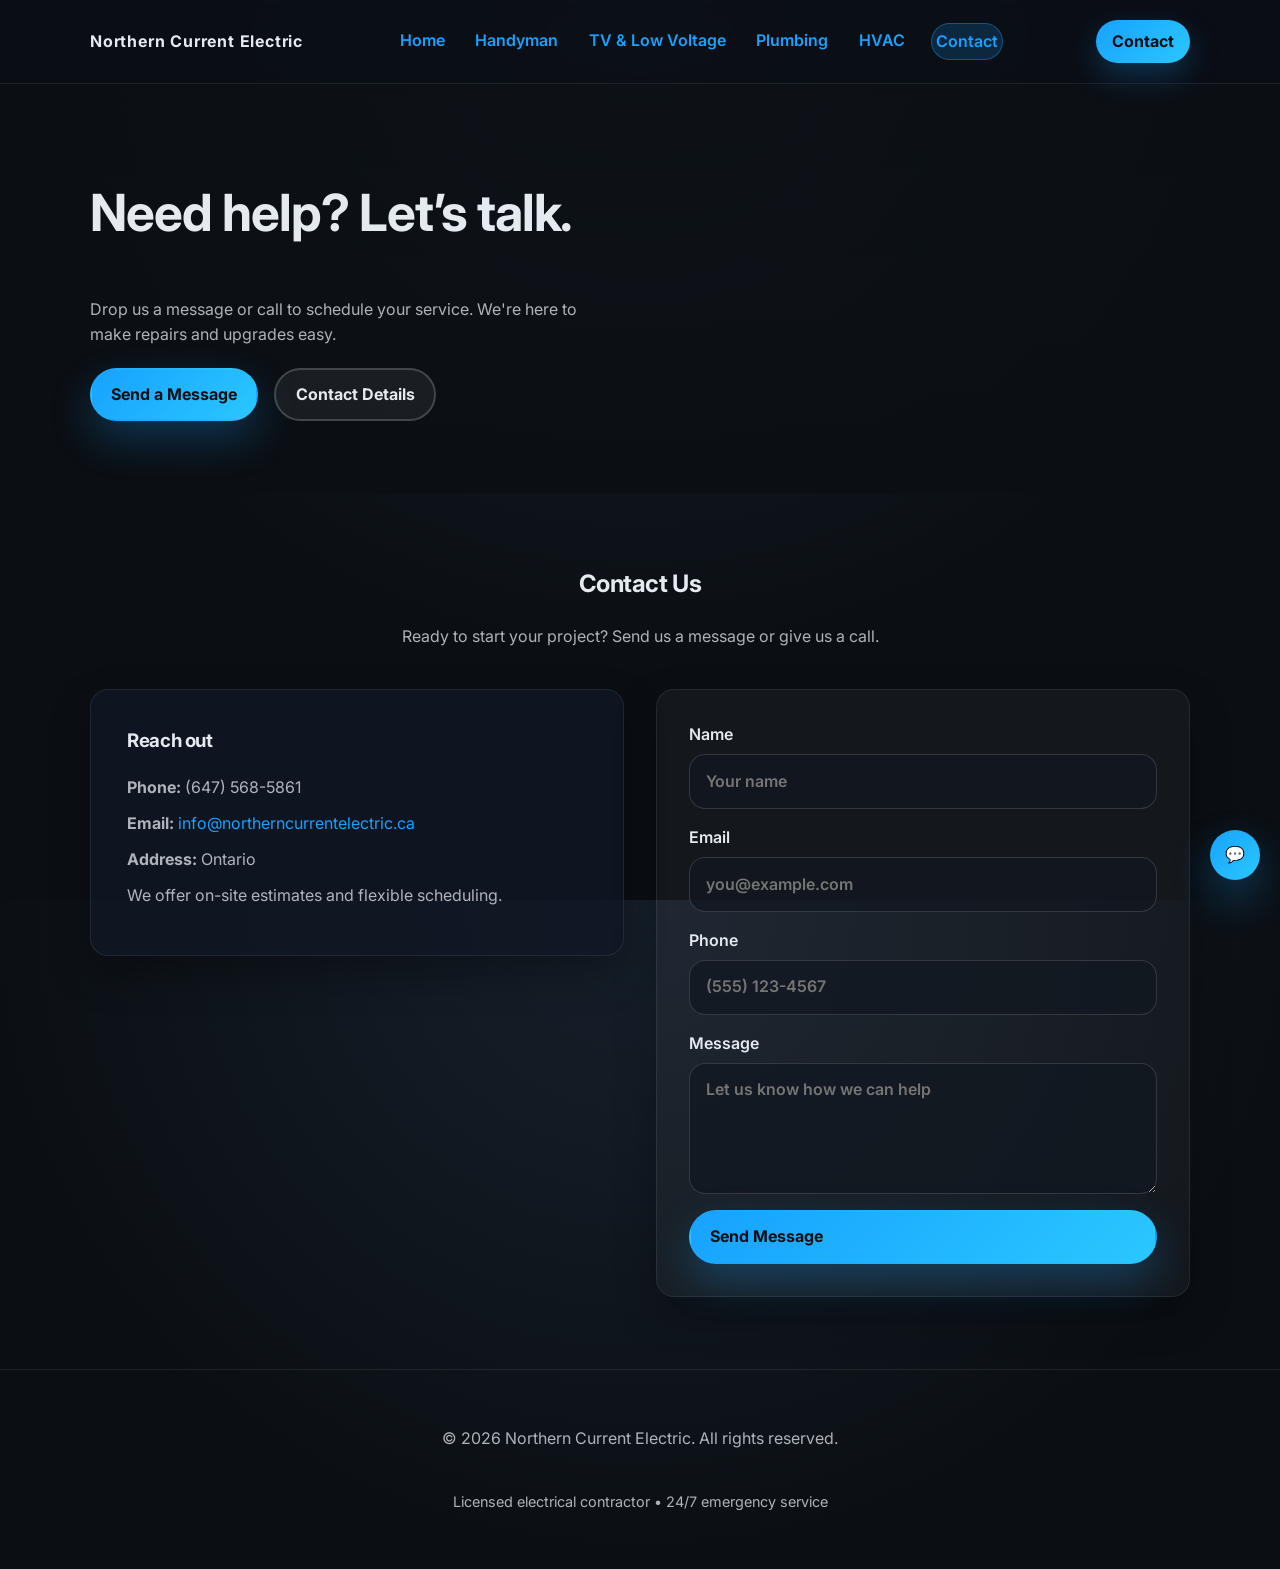
==== contact.html @ 483e5fb2 "Add background imagery and improve visual sections across pages" ====
<!DOCTYPE html>
<html lang="en">
<head>
  <meta charset="UTF-8" />
  <meta name="viewport" content="width=device-width, initial-scale=1.0" />
  <meta name="description" content="Contact Northern Current Electric for quotes and service requests." />
  <title>Contact — Northern Current Electric</title>
  <link rel="stylesheet" href="styles.css" />
  <link rel="preconnect" href="https://fonts.googleapis.com" />
  <link rel="preconnect" href="https://fonts.gstatic.com" crossorigin />
  <link href="https://fonts.googleapis.com/css2?family=Inter:wght@400;600;700&display=swap" rel="stylesheet" />
</head>
<body>
  <header class="site-header">
    <div class="container header-inner">
      <a class="brand" href="index.html">Northern Current Electric</a>
      <nav class="nav" aria-label="Primary">
        <a href="index.html">Home</a>
        <a href="handyman.html">Handyman</a>
        <a href="tv-low-voltage.html">TV &amp; Low Voltage</a>
        <a href="plumbing.html">Plumbing</a>
        <a href="hvac.html">HVAC</a>
        <a href="contact.html" class="active">Contact</a>
      </nav>
      <a class="cta" href="contact.html">Contact</a>
      <button class="mobile-nav-toggle" aria-label="Toggle navigation">
        <span class="hamburger"></span>
      </button>
    </div>
  </header>

  <main>
    <section class="hero hero--contact" aria-label="Contact hero">
      <div class="container hero-inner">
        <div class="hero-copy">
          <h1>Need help? Let’s talk.</h1>
          <p>Drop us a message or call to schedule your service. We're here to make repairs and upgrades easy.</p>
          <div class="hero-actions">
            <a class="btn primary" href="#contact-form">Send a Message</a>
            <a class="btn outline" href="#contact-info">Contact Details</a>
          </div>
        </div>
      </div>
    </section>

    <section class="section contact" aria-label="Get in touch">
      <div class="container">
        <header class="section-header">
          <h1>Contact Us</h1>
          <p>Ready to start your project? Send us a message or give us a call.</p>
        </header>
        <div class="contact-grid">
          <div id="contact-info" class="contact-info">
            <h3>Reach out</h3>
            <p><strong>Phone:</strong> (647) 568-5861</p>
            <p><strong>Email:</strong> <a href="mailto:info@northerncurrentelectric.com">info@northerncurrentelectric.ca</a></p>
            <p><strong>Address:</strong> Ontario</p>
            <p>We offer on-site estimates and flexible scheduling.</p>
          </div>
          <form id="contact-form" class="contact-form" action="#" method="post" onsubmit="alert('Form submitted! (demo)'); return false;">
            <label>
              Name
              <input type="text" name="name" required placeholder="Your name" />
            </label>
            <label>
              Email
              <input type="email" name="email" required placeholder="you@example.com" />
            </label>
            <label>
              Phone
              <input type="tel" name="phone" placeholder="(555) 123-4567" />
            </label>
            <label>
              Message
              <textarea name="message" rows="4" placeholder="Let us know how we can help"></textarea>
            </label>
            <button class="btn primary" type="submit">Send Message</button>
          </form>
        </div>
      </div>
    </section>
  </main>

  <footer class="site-footer">
    <div class="container footer-inner">
      <p>&copy; <span id="year"></span> Northern Current Electric. All rights reserved.</p>
      <p class="footer-meta">Licensed electrical contractor • 24/7 emergency service</p>
    </div>
  </footer>

  <div class="chat-widget" aria-label="AI chat assistant">
    <button class="chat-toggle" aria-label="Open chat"><span class="chat-icon">💬</span></button>
    <div class="chat-panel" aria-hidden="true">
      <header class="chat-header">
        <span>AI Assistant</span>
        <button class="chat-close" aria-label="Close chat">×</button>
      </header>
      <div class="chat-messages" role="log" aria-live="polite"></div>
      <form class="chat-form">
        <input type="text" placeholder="Ask a question..." aria-label="Type a message" required />
        <button type="submit" aria-label="Send message">Send</button>
      </form>
    </div>
  </div>

  <script src="chat.js"></script>
</body>
</html>
---- styles.css ----
/* ---------- Base ---------- */
:root {
  --bg: #0b0f14;
  --surface: #101724;
  --surface-2: #131b28;
  --text: #e5e9f0;
  --muted: rgba(229, 233, 240, 0.75);
  --primary: #17a2ff;
  --primary-2: #2ac7ff;
  --shadow: rgba(0, 0, 0, 0.35);
  --radius: 18px;
  --max-width: 1100px;
  --font: "Inter", system-ui, -apple-system, BlinkMacSystemFont, "Segoe UI", sans-serif;
}

* {
  box-sizing: border-box;
}

html,
body {
  height: 100%;
}

body {
  margin: 0;
  font-family: var(--font);
  background: radial-gradient(circle at top, #16202b 0%, var(--bg) 60%);
  color: var(--text);
  line-height: 1.6;
}

a {
  color: var(--primary);
  text-decoration: none;
}

a:hover {
  opacity: 0.9;
}

img {
  max-width: 100%;
  height: auto;
}

.container {
  width: min(100% - 3rem, var(--max-width));
  margin: 0 auto;
}

h1,
h2,
h3 {
  margin-top: 0;
  letter-spacing: -0.02em;
}

p {
  margin: 1rem 0;
}

button,
input,
textarea {
  font: inherit;
}

/* ---------- Header ---------- */
.site-header {
  position: sticky;
  top: 0;
  z-index: 20;
  background: rgba(10, 14, 20, 0.9);
  backdrop-filter: blur(10px);
  border-bottom: 1px solid rgba(255, 255, 255, 0.08);
}

.header-inner {
  display: flex;
  align-items: center;
  justify-content: space-between;
  padding: 1.25rem 0;
  gap: 1rem;
}

.brand {
  font-weight: 700;
  letter-spacing: 0.05em;
  color: var(--text);
}

.nav {
  display: flex;
  gap: 1.4rem;
}

.nav a {
  padding: 0.3rem 0.25rem;
  border-radius: 999px;
  font-weight: 600;
}

.nav a:hover {
  background: rgba(255, 255, 255, 0.08);
}

.nav a.active {
  background: rgba(23, 162, 255, 0.18);
  border: 1px solid rgba(23, 162, 255, 0.4);
}

.cta {
  display: inline-flex;
  align-items: center;
  gap: 0.4rem;
  padding: 0.55rem 1rem;
  border-radius: 999px;
  font-weight: 700;
  background: linear-gradient(135deg, var(--primary), var(--primary-2));
  color: #0b0f14;
  text-decoration: none;
  box-shadow: 0 12px 30px rgba(23, 162, 255, 0.25);
}

.cta:hover {
  opacity: 0.95;
}

.mobile-nav-toggle {
  display: none;
  border: 0;
  background: transparent;
  cursor: pointer;
  padding: 0.4rem;
  border-radius: 12px;
}

.mobile-nav-toggle:hover {
  background: rgba(255, 255, 255, 0.07);
}

.hamburger,
.hamburger::before,
.hamburger::after {
  content: "";
  display: block;
  width: 22px;
  height: 2px;
  background: var(--text);
  border-radius: 999px;
  transition: transform 0.2s ease, opacity 0.2s ease;
}

.hamburger::before {
  transform: translateY(-6px);
}

.hamburger::after {
  transform: translateY(4px);
}

.mobile-nav-toggle.open .hamburger {
  transform: translateX(-4px);
  background: transparent;
}

.mobile-nav-toggle.open .hamburger::before {
  transform: translate(0, 0) rotate(45deg);
}

.mobile-nav-toggle.open .hamburger::after {
  transform: translate(0, 0) rotate(-45deg);
}

/* ---------- Hero ---------- */
.hero {
  padding: 5.5rem 0 4.5rem;
  position: relative;
  overflow: hidden;
  background: radial-gradient(circle at top, rgba(22, 28, 41, 0.75), rgba(11, 15, 20, 0.95));
  background-size: cover;
  background-position: center;
  background-repeat: no-repeat;
}

.hero::after {
  content: "";
  position: absolute;
  inset: 0;
  background: linear-gradient(180deg, rgba(11, 15, 20, 0.85) 0%, rgba(11, 15, 20, 0.8) 55%, rgba(11, 15, 20, 0.95) 100%);
  pointer-events: none;
}

.hero-inner {
  display: grid;
  grid-template-columns: 1fr 1fr;
  gap: 3rem;
  align-items: center;
  position: relative;
  z-index: 1;
}

.hero--home {
  background-image: url("https://source.unsplash.com/featured/?electrician,tools");
}

.hero--handyman {
  background-image: url("https://source.unsplash.com/featured/?handyman,tools");
}

.hero--tv {
  background-image: url("https://source.unsplash.com/featured/?tv,home");
}

.hero--plumbing {
  background-image: url("https://source.unsplash.com/featured/?plumbing,pipe");
}

.hero--hvac {
  background-image: url("https://source.unsplash.com/featured/?hvac,airconditioning");
}

.hero--contact {
  background-image: url("https://source.unsplash.com/featured/?contact,customer");
}

.hero-copy h1 {
  font-size: clamp(2.1rem, 4vw, 3.25rem);
}

.hero-copy p {
  max-width: 520px;
  color: var(--muted);
}

.hero-actions {
  display: flex;
  gap: 1rem;
  flex-wrap: wrap;
  margin-top: 1.25rem;
}

.btn {
  display: inline-flex;
  align-items: center;
  gap: 0.5rem;
  padding: 0.75rem 1.2rem;
  border-radius: 999px;
  font-weight: 700;
  border: 2px solid transparent;
  cursor: pointer;
  transition: transform 0.15s ease, box-shadow 0.2s ease;
}

.btn:hover {
  transform: translateY(-1px);
}

.btn.primary {
  background: linear-gradient(135deg, var(--primary), var(--primary-2));
  color: #0b0f14;
  box-shadow: 0 18px 40px rgba(23, 162, 255, 0.25);
}

.btn.outline {
  background: rgba(255, 255, 255, 0.06);
  border-color: rgba(255, 255, 255, 0.18);
  color: var(--text);
}

.hero-illustration {
  position: relative;
  display: flex;
  justify-content: center;
  align-items: center;
  height: 360px;
}

.lightning {
  width: 220px;
  height: 260px;
  background: linear-gradient(135deg, rgba(23, 162, 255, 0.9), rgba(142, 255, 252, 0.1));
  border-radius: 40px;
  box-shadow: 0 40px 80px rgba(23, 162, 255, 0.3);
  position: relative;
  overflow: hidden;
}

.lightning::after {
  content: "";
  position: absolute;
  inset: 12px;
  background: radial-gradient(circle at 30% 20%, rgba(255, 255, 255, 0.62), transparent 65%);
  opacity: 0.9;
}

/* ---------- Sections ---------- */
.section {
  padding: 4.5rem 0;
}

.section-header {
  max-width: 700px;
  margin: 0 auto 2.5rem;
  text-align: center;
}

.section-header h2 {
  font-size: clamp(1.9rem, 3.2vw, 2.6rem);
}

.section-header p {
  color: var(--muted);
}

.cards {
  display: grid;
  grid-template-columns: repeat(auto-fit, minmax(240px, 1fr));
  gap: 1.5rem;
}

.card {
  position: relative;
  padding: 1.75rem;
  border-radius: var(--radius);
  background: rgba(255, 255, 255, 0.04);
  border: 1px solid rgba(255, 255, 255, 0.08);
  box-shadow: 0 12px 30px rgba(0, 0, 0, 0.25);
  overflow: hidden;
}

.card::before {
  content: "";
  position: absolute;
  inset: 0;
  background-size: cover;
  background-position: center;
  opacity: 0.22;
  filter: blur(1px);
  transition: opacity 0.2s ease;
}

.card:hover::before {
  opacity: 0.35;
}

.card h3 {
  margin-top: 0;
  font-size: 1.4rem;
  position: relative;
  z-index: 1;
}

.card p {
  color: var(--muted);
  margin: 0.85rem 0 0;
  position: relative;
  z-index: 1;
}

.card--residential::before {
  background-image: url("https://source.unsplash.com/featured/?home,electric");
}

.card--commercial::before {
  background-image: url("https://source.unsplash.com/featured/?commercial,building");
}

.card--emergency::before {
  background-image: url("https://source.unsplash.com/featured/?lightning,repair");
}

.card--energy::before {
  background-image: url("https://source.unsplash.com/featured/?energy,solar");
}

.card--handyman::before {
  background-image: url("https://source.unsplash.com/featured/?handyman,tools");
}

.card--carpentry::before {
  background-image: url("https://source.unsplash.com/featured/?carpentry,tools");
}

.card--drywall::before {
  background-image: url("https://source.unsplash.com/featured/?drywall,repair");
}

.card--safety::before {
  background-image: url("https://source.unsplash.com/featured/?safety,inspection");
}

.card--tv::before {
  background-image: url("https://source.unsplash.com/featured/?tv,mounting");
}

.card--wiring::before {
  background-image: url("https://source.unsplash.com/featured/?wiring,cables");
}

.card--security::before {
  background-image: url("https://source.unsplash.com/featured/?security,cameras");
}

.card--wifi::before {
  background-image: url("https://source.unsplash.com/featured/?wifi,router");
}

.card--leak::before {
  background-image: url("https://source.unsplash.com/featured/?leak,plumbing");
}

.card--fixtures::before {
  background-image: url("https://source.unsplash.com/featured/?fixtures,plumbing");
}

.card--waterheater::before {
  background-image: url("https://source.unsplash.com/featured/?waterheater");
}

.card--drains::before {
  background-image: url("https://source.unsplash.com/featured/?drain,clog");
}

.card--ac::before {
  background-image: url("https://source.unsplash.com/featured/?airconditioner");
}

.card--heating::before {
  background-image: url("https://source.unsplash.com/featured/?furnace,heating");
}

.card--iaq::before {
  background-image: url("https://source.unsplash.com/featured/?airquality");
}

.card--maintenance::before {
  background-image: url("https://source.unsplash.com/featured/?maintenance");
}

/* ---------- About ---------- */
.about-grid {
  display: grid;
  grid-template-columns: 1fr 1fr;
  gap: 2.5rem;
  align-items: center;
}

.about-copy ul {
  list-style: none;
  padding: 0;
  margin: 1.75rem 0 0;
  display: grid;
  gap: 0.8rem;
}

.benefits li {
  display: flex;
  gap: 0.75rem;
  align-items: flex-start;
  line-height: 1.45;
}

.benefits li::before {
  content: "✓";
  color: var(--primary);
  font-weight: 700;
  margin-top: 0.15rem;
}

.about-visual .visual-box {
  width: 100%;
  height: 280px;
  border-radius: var(--radius);
  background: linear-gradient(to bottom right, rgba(23, 162, 255, 0.4), rgba(53, 95, 170, 0.35));
  border: 1px solid rgba(255, 255, 255, 0.1);
  position: relative;
  box-shadow: 0 18px 40px rgba(0, 0, 0, 0.3);
}

.bolt {
  position: absolute;
  left: 50%;
  top: 50%;
  width: 28px;
  height: 120px;
  background: linear-gradient(180deg, rgba(255, 255, 255, 0.95), rgba(23, 162, 255, 0.6));
  clip-path: polygon(50% 0%, 40% 36%, 60% 36%, 45% 62%, 55% 62%, 40% 100%, 60% 100%);
  transform: translate(-50%, -50%);
  filter: drop-shadow(0 0 20px rgba(23, 162, 255, 0.45));
}

/* ---------- Contact ---------- */
.contact-grid {
  display: grid;
  grid-template-columns: 1fr 1fr;
  gap: 2rem;
  align-items: start;
}

.contact-info {
  padding: 2.25rem;
  border-radius: var(--radius);
  background: rgba(16, 23, 36, 0.75);
  border: 1px solid rgba(255, 255, 255, 0.08);
  box-shadow: 0 18px 40px rgba(0, 0, 0, 0.3);
}

.contact-info h3 {
  margin-top: 0;
}

.contact-info p {
  margin: 0.65rem 0;
  color: var(--muted);
}

.contact-form {
  display: grid;
  gap: 1rem;
  padding: 2rem;
  border-radius: var(--radius);
  background: rgba(255, 255, 255, 0.04);
  border: 1px solid rgba(255, 255, 255, 0.08);
  box-shadow: 0 18px 40px rgba(0, 0, 0, 0.25);
}

.contact-form label {
  display: grid;
  gap: 0.4rem;
  font-weight: 600;
}

.contact-form input,
.contact-form textarea {
  padding: 0.85rem 1rem;
  border-radius: 16px;
  border: 1px solid rgba(255, 255, 255, 0.14);
  background: rgba(18, 24, 33, 0.8);
  color: var(--text);
}

.contact-form input:focus,
.contact-form textarea:focus {
  outline: 2px solid rgba(23, 162, 255, 0.65);
  outline-offset: 2px;
}

/* ---------- Footer ---------- */
.site-footer {
  padding: 2.5rem 0;
  border-top: 1px solid rgba(255, 255, 255, 0.08);
}

.footer-inner {
  display: flex;
  flex-direction: column;
  align-items: center;
  gap: 0.4rem;
  color: var(--muted);
  text-align: center;
}

.footer-meta {
  font-size: 0.9rem;
}

/* ---------- Responsive ---------- */
@media (max-width: 900px) {
  .hero-inner {
    grid-template-columns: 1fr;
    text-align: center;
  }

  .hero-illustration {
    height: 220px;
  }

  .about-grid {
    grid-template-columns: 1fr;
  }

  .contact-grid {
    grid-template-columns: 1fr;
  }
}

@media (max-width: 720px) {
  .nav {
    position: absolute;
    top: 100%;
    left: 0;
    right: 0;
    background: rgba(10, 14, 20, 0.95);
    flex-direction: column;
    gap: 0;
    padding: 1rem 1.5rem;
    max-height: 0;
    overflow: hidden;
    transition: max-height 0.25s ease;
  }

  .nav.open {
    max-height: 280px;
  }

  .nav a {
    padding: 0.65rem 0;
    border-radius: 0;
  }

  .mobile-nav-toggle {
    display: inline-flex;
  }

  .header-inner {
    padding: 1rem 0;
  }
}

/* ---------- Chat Widget ---------- */
.chat-widget {
  position: fixed;
  bottom: 1.25rem;
  right: 1.25rem;
  z-index: 50;
  font-family: var(--font);
}

.chat-toggle {
  width: 50px;
  height: 50px;
  border-radius: 50%;
  border: none;
  background: linear-gradient(135deg, var(--primary), var(--primary-2));
  box-shadow: 0 18px 40px rgba(23, 162, 255, 0.3);
  display: grid;
  place-items: center;
  cursor: pointer;
  color: #0b0f14;
  transition: transform 0.2s ease, opacity 0.2s ease;
}

.chat-toggle:hover {
  transform: translateY(-2px);
  opacity: 0.95;
}

.chat-panel {
  position: absolute;
  bottom: 70px;
  right: 0;
  width: min(340px, calc(100vw - 2rem));
  max-height: 460px;
  border-radius: 18px;
  overflow: hidden;
  background: rgba(16, 23, 36, 0.95);
  border: 1px solid rgba(255, 255, 255, 0.12);
  box-shadow: 0 28px 60px rgba(0, 0, 0, 0.35);
  display: none;
  flex-direction: column;
}

.chat-panel[aria-hidden="false"] {
  display: flex;
}

.chat-header {
  display: flex;
  align-items: center;
  justify-content: space-between;
  padding: 0.9rem 1rem;
  border-bottom: 1px solid rgba(255, 255, 255, 0.12);
  background: rgba(12, 18, 28, 0.92);
  font-weight: 700;
}

.chat-messages {
  flex: 1;
  padding: 1rem;
  overflow-y: auto;
  display: grid;
  gap: 0.55rem;
}

.chat-message {
  max-width: 85%;
  padding: 0.65rem 0.85rem;
  border-radius: 16px;
  line-height: 1.4;
}

.chat-message.user {
  justify-self: end;
  background: rgba(23, 162, 255, 0.18);
  color: var(--text);
}

.chat-message.ai {
  justify-self: start;
  background: rgba(255, 255, 255, 0.08);
  color: var(--text);
}

.chat-message.typing {
  opacity: 0.65;
  font-style: italic;
}

.chat-form {
  display: flex;
  gap: 0.55rem;
  padding: 0.8rem 0.9rem;
  border-top: 1px solid rgba(255, 255, 255, 0.12);
  background: rgba(12, 18, 28, 0.92);
}

.chat-form input {
  flex: 1;
  border-radius: 999px;
  border: 1px solid rgba(255, 255, 255, 0.14);
  padding: 0.6rem 0.9rem;
  background: rgba(0, 0, 0, 0.35);
  color: var(--text);
  outline: none;
}

.chat-form input:focus {
  outline: 2px solid rgba(23, 162, 255, 0.65);
}

.chat-form button {
  border-radius: 999px;
  border: none;
  padding: 0.65rem 1rem;
  background: linear-gradient(135deg, var(--primary), var(--primary-2));
  color: #0b0f14;
  font-weight: 700;
  cursor: pointer;
}

@media (max-width: 640px) {
  .chat-widget {
    bottom: 1rem;
    right: 1rem;
  }

  .chat-panel {
    width: min(100vw - 2rem, 340px);
  }
}
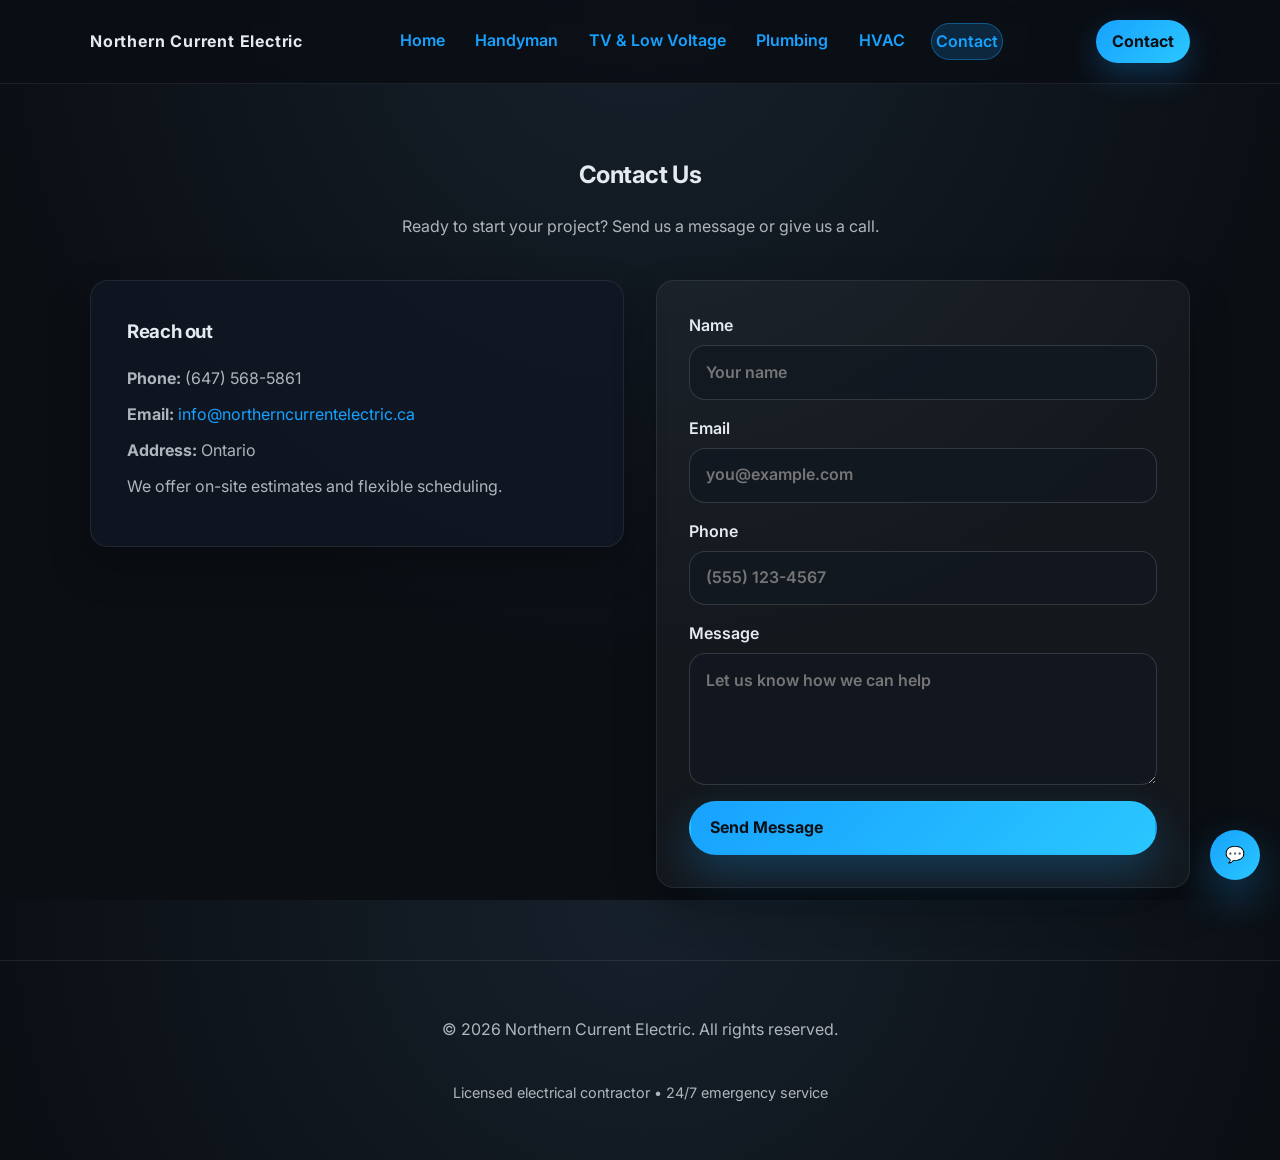
==== commit 2e6ccdf9: "Update hero backgrounds to use local image assets and add hero sections to pages" ====
--- a/contact.html
+++ b/contact.html
@@ -30,19 +30,6 @@
   </header>
 
   <main>
-    <section class="hero hero--contact" aria-label="Contact hero">
-      <div class="container hero-inner">
-        <div class="hero-copy">
-          <h1>Need help? Let’s talk.</h1>
-          <p>Drop us a message or call to schedule your service. We're here to make repairs and upgrades easy.</p>
-          <div class="hero-actions">
-            <a class="btn primary" href="#contact-form">Send a Message</a>
-            <a class="btn outline" href="#contact-info">Contact Details</a>
-          </div>
-        </div>
-      </div>
-    </section>
-
     <section class="section contact" aria-label="Get in touch">
       <div class="container">
         <header class="section-header">
@@ -50,14 +37,14 @@
           <p>Ready to start your project? Send us a message or give us a call.</p>
         </header>
         <div class="contact-grid">
-          <div id="contact-info" class="contact-info">
+          <div class="contact-info">
             <h3>Reach out</h3>
             <p><strong>Phone:</strong> (647) 568-5861</p>
             <p><strong>Email:</strong> <a href="mailto:info@northerncurrentelectric.com">info@northerncurrentelectric.ca</a></p>
             <p><strong>Address:</strong> Ontario</p>
             <p>We offer on-site estimates and flexible scheduling.</p>
           </div>
-          <form id="contact-form" class="contact-form" action="#" method="post" onsubmit="alert('Form submitted! (demo)'); return false;">
+          <form class="contact-form" action="#" method="post" onsubmit="alert('Form submitted! (demo)'); return false;">
             <label>
               Name
               <input type="text" name="name" required placeholder="Your name" />
--- a/styles.css
+++ b/styles.css
@@ -178,51 +178,52 @@
   padding: 5.5rem 0 4.5rem;
   position: relative;
   overflow: hidden;
-  background: radial-gradient(circle at top, rgba(22, 28, 41, 0.75), rgba(11, 15, 20, 0.95));
   background-size: cover;
   background-position: center;
   background-repeat: no-repeat;
+  background-color: rgba(11, 15, 20, 0.95);
 }
 
 .hero::after {
   content: "";
   position: absolute;
   inset: 0;
-  background: linear-gradient(180deg, rgba(11, 15, 20, 0.85) 0%, rgba(11, 15, 20, 0.8) 55%, rgba(11, 15, 20, 0.95) 100%);
+  background: linear-gradient(180deg, rgba(11, 15, 20, 0.75) 0%, rgba(11, 15, 20, 0.95) 100%);
   pointer-events: none;
 }
+
+/* Background images (place real photos in `assets/` in the repo to make these backgrounds realistic). */
+.hero.hero--home {
+  background-image: url("assets/electrician.jpg");
+}
+
+.hero.hero--handyman {
+  background-image: url("assets/handyman.jpg");
+}
+
+.hero.hero--tv {
+  background-image: url("assets/tv.jpg");
+}
+
+.hero.hero--plumbing {
+  background-image: url("assets/plumbing.jpg");
+}
+
+.hero.hero--hvac {
+  background-image: url("assets/hvac.jpg");
+}
+
+.hero.hero--contact {
+  background-image: url("assets/contact.jpg");
+}
+
+/* If the local image does not exist, these styles fall back to a solid gradient (set on .hero). */
 
 .hero-inner {
   display: grid;
   grid-template-columns: 1fr 1fr;
   gap: 3rem;
   align-items: center;
-  position: relative;
-  z-index: 1;
-}
-
-.hero--home {
-  background-image: url("https://source.unsplash.com/featured/?electrician,tools");
-}
-
-.hero--handyman {
-  background-image: url("https://source.unsplash.com/featured/?handyman,tools");
-}
-
-.hero--tv {
-  background-image: url("https://source.unsplash.com/featured/?tv,home");
-}
-
-.hero--plumbing {
-  background-image: url("https://source.unsplash.com/featured/?plumbing,pipe");
-}
-
-.hero--hvac {
-  background-image: url("https://source.unsplash.com/featured/?hvac,airconditioning");
-}
-
-.hero--contact {
-  background-image: url("https://source.unsplash.com/featured/?contact,customer");
 }
 
 .hero-copy h1 {
@@ -321,122 +322,21 @@
 }
 
 .card {
-  position: relative;
   padding: 1.75rem;
   border-radius: var(--radius);
   background: rgba(255, 255, 255, 0.04);
   border: 1px solid rgba(255, 255, 255, 0.08);
   box-shadow: 0 12px 30px rgba(0, 0, 0, 0.25);
-  overflow: hidden;
-}
-
-.card::before {
-  content: "";
-  position: absolute;
-  inset: 0;
-  background-size: cover;
-  background-position: center;
-  opacity: 0.22;
-  filter: blur(1px);
-  transition: opacity 0.2s ease;
-}
-
-.card:hover::before {
-  opacity: 0.35;
 }
 
 .card h3 {
   margin-top: 0;
   font-size: 1.4rem;
-  position: relative;
-  z-index: 1;
 }
 
 .card p {
   color: var(--muted);
   margin: 0.85rem 0 0;
-  position: relative;
-  z-index: 1;
-}
-
-.card--residential::before {
-  background-image: url("https://source.unsplash.com/featured/?home,electric");
-}
-
-.card--commercial::before {
-  background-image: url("https://source.unsplash.com/featured/?commercial,building");
-}
-
-.card--emergency::before {
-  background-image: url("https://source.unsplash.com/featured/?lightning,repair");
-}
-
-.card--energy::before {
-  background-image: url("https://source.unsplash.com/featured/?energy,solar");
-}
-
-.card--handyman::before {
-  background-image: url("https://source.unsplash.com/featured/?handyman,tools");
-}
-
-.card--carpentry::before {
-  background-image: url("https://source.unsplash.com/featured/?carpentry,tools");
-}
-
-.card--drywall::before {
-  background-image: url("https://source.unsplash.com/featured/?drywall,repair");
-}
-
-.card--safety::before {
-  background-image: url("https://source.unsplash.com/featured/?safety,inspection");
-}
-
-.card--tv::before {
-  background-image: url("https://source.unsplash.com/featured/?tv,mounting");
-}
-
-.card--wiring::before {
-  background-image: url("https://source.unsplash.com/featured/?wiring,cables");
-}
-
-.card--security::before {
-  background-image: url("https://source.unsplash.com/featured/?security,cameras");
-}
-
-.card--wifi::before {
-  background-image: url("https://source.unsplash.com/featured/?wifi,router");
-}
-
-.card--leak::before {
-  background-image: url("https://source.unsplash.com/featured/?leak,plumbing");
-}
-
-.card--fixtures::before {
-  background-image: url("https://source.unsplash.com/featured/?fixtures,plumbing");
-}
-
-.card--waterheater::before {
-  background-image: url("https://source.unsplash.com/featured/?waterheater");
-}
-
-.card--drains::before {
-  background-image: url("https://source.unsplash.com/featured/?drain,clog");
-}
-
-.card--ac::before {
-  background-image: url("https://source.unsplash.com/featured/?airconditioner");
-}
-
-.card--heating::before {
-  background-image: url("https://source.unsplash.com/featured/?furnace,heating");
-}
-
-.card--iaq::before {
-  background-image: url("https://source.unsplash.com/featured/?airquality");
-}
-
-.card--maintenance::before {
-  background-image: url("https://source.unsplash.com/featured/?maintenance");
 }
 
 /* ---------- About ---------- */
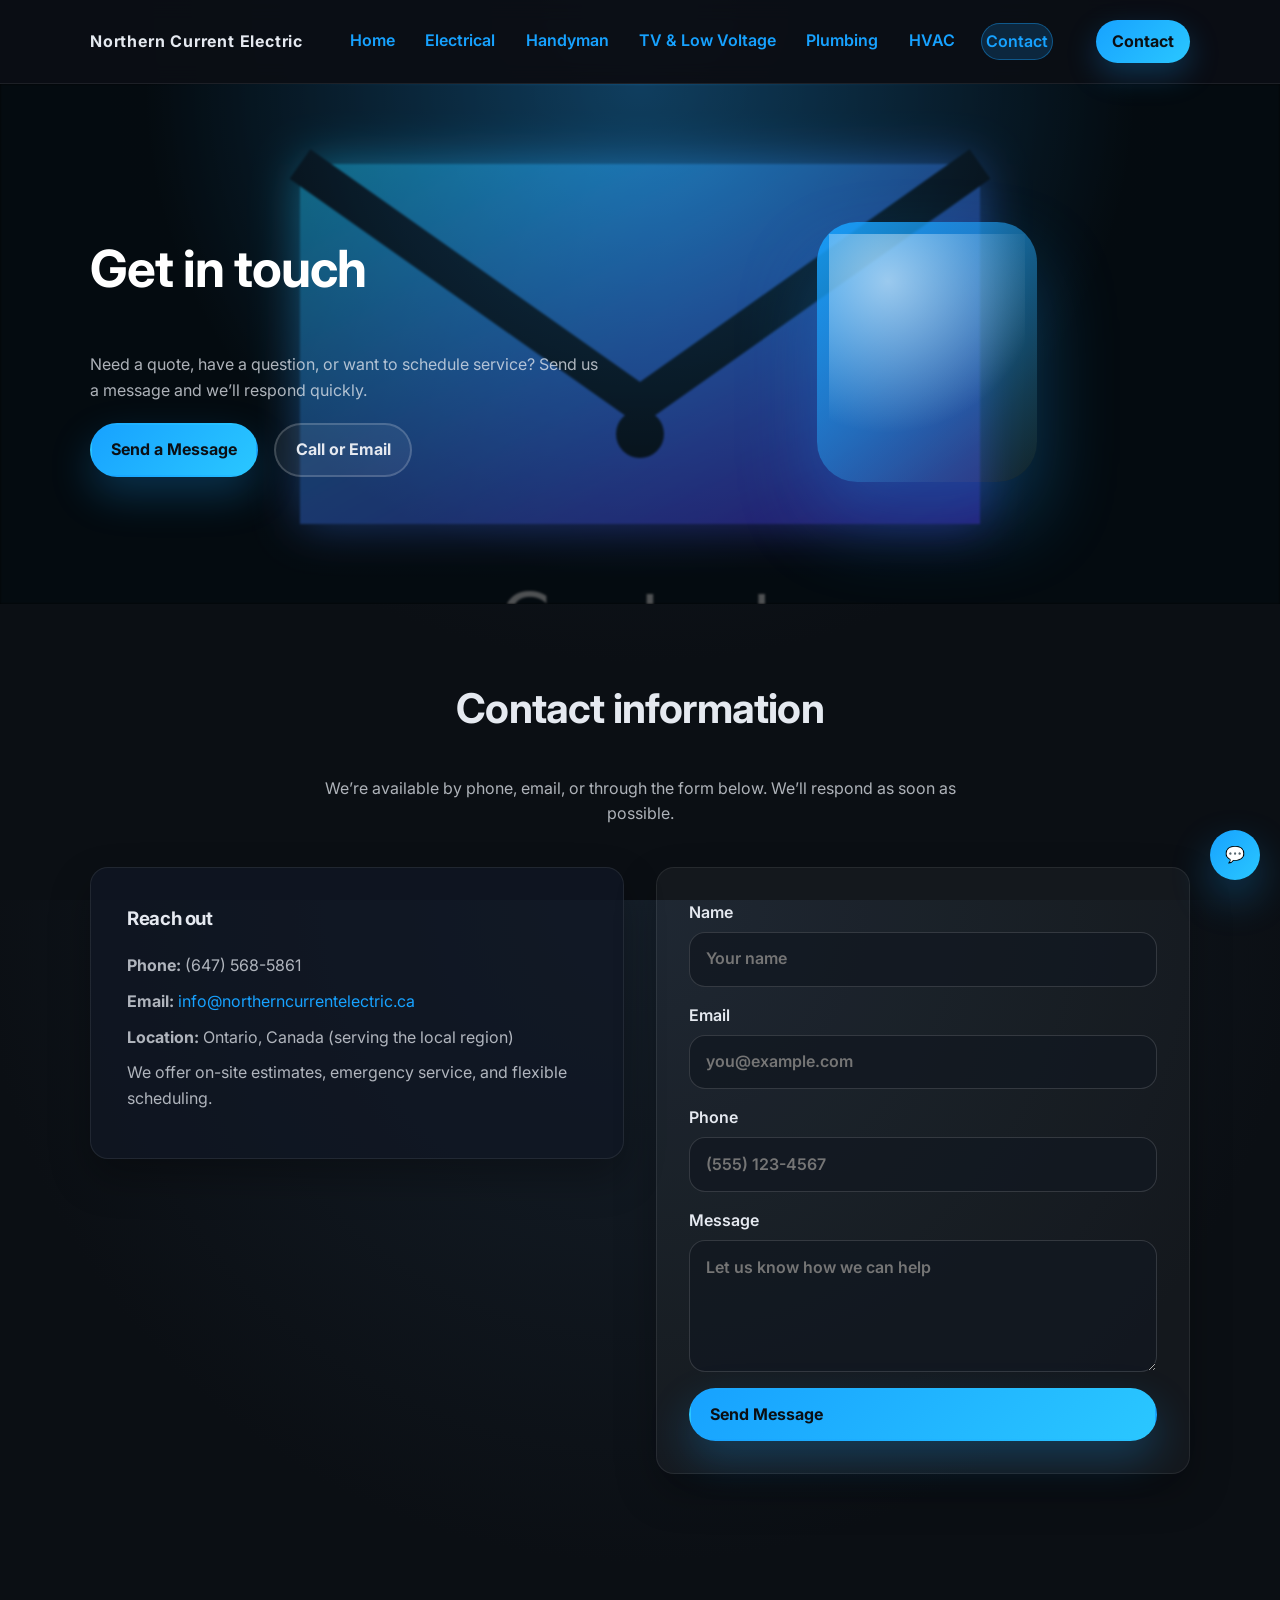
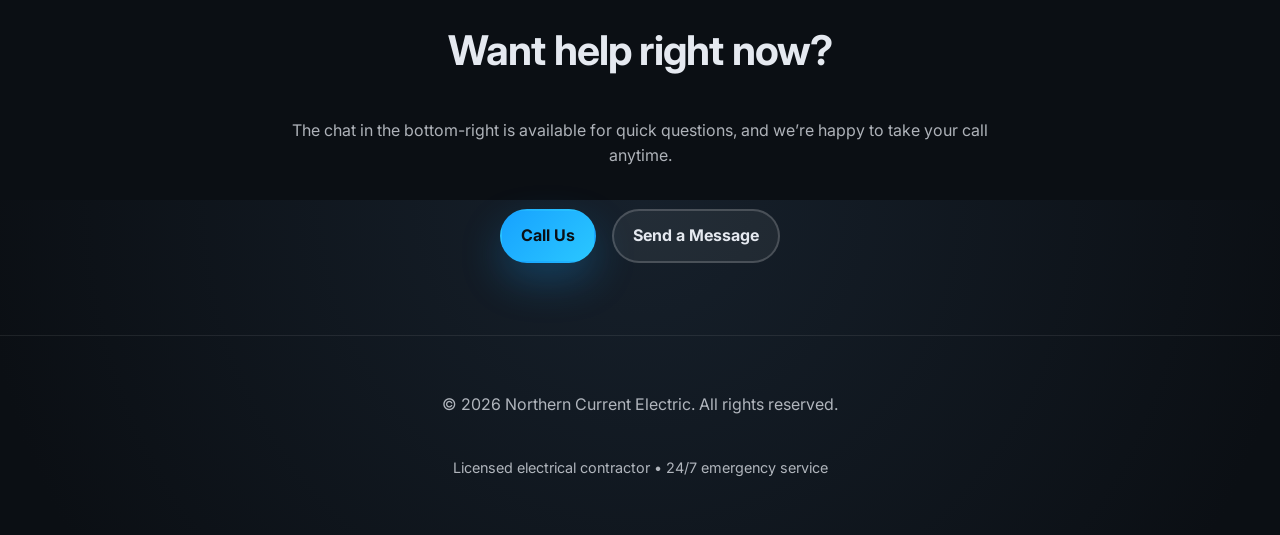
==== commit 1cd45a35: "Update site pages with hero images, new electrical page, and improve content" ====
--- a/contact.html
+++ b/contact.html
@@ -16,6 +16,7 @@
       <a class="brand" href="index.html">Northern Current Electric</a>
       <nav class="nav" aria-label="Primary">
         <a href="index.html">Home</a>
+        <a href="electrical.html">Electrical</a>
         <a href="handyman.html">Handyman</a>
         <a href="tv-low-voltage.html">TV &amp; Low Voltage</a>
         <a href="plumbing.html">Plumbing</a>
@@ -30,21 +31,37 @@
   </header>
 
   <main>
-    <section class="section contact" aria-label="Get in touch">
+    <section class="hero hero--contact" aria-label="Contact hero">
+      <div class="container hero-inner">
+        <div class="hero-copy">
+          <h1>Get in touch</h1>
+          <p>Need a quote, have a question, or want to schedule service? Send us a message and we’ll respond quickly.</p>
+          <div class="hero-actions">
+            <a class="btn primary" href="#contact-form">Send a Message</a>
+            <a class="btn outline" href="#details">Call or Email</a>
+          </div>
+        </div>
+        <div class="hero-illustration" aria-hidden="true">
+          <div class="lightning"></div>
+        </div>
+      </div>
+    </section>
+
+    <section id="details" class="section" aria-label="Contact information">
       <div class="container">
         <header class="section-header">
-          <h1>Contact Us</h1>
-          <p>Ready to start your project? Send us a message or give us a call.</p>
+          <h2>Contact information</h2>
+          <p>We’re available by phone, email, or through the form below. We’ll respond as soon as possible.</p>
         </header>
         <div class="contact-grid">
           <div class="contact-info">
             <h3>Reach out</h3>
             <p><strong>Phone:</strong> (647) 568-5861</p>
             <p><strong>Email:</strong> <a href="mailto:info@northerncurrentelectric.com">info@northerncurrentelectric.ca</a></p>
-            <p><strong>Address:</strong> Ontario</p>
-            <p>We offer on-site estimates and flexible scheduling.</p>
+            <p><strong>Location:</strong> Ontario, Canada (serving the local region)</p>
+            <p>We offer on-site estimates, emergency service, and flexible scheduling.</p>
           </div>
-          <form class="contact-form" action="#" method="post" onsubmit="alert('Form submitted! (demo)'); return false;">
+          <form id="contact-form" class="contact-form" action="#" method="post" onsubmit="alert('Form submitted! (demo)'); return false;">
             <label>
               Name
               <input type="text" name="name" required placeholder="Your name" />
@@ -63,6 +80,19 @@
             </label>
             <button class="btn primary" type="submit">Send Message</button>
           </form>
+        </div>
+      </div>
+    </section>
+
+    <section class="section contact-cta" aria-label="More contact options">
+      <div class="container">
+        <header class="section-header">
+          <h2>Want help right now?</h2>
+          <p>The chat in the bottom-right is available for quick questions, and we’re happy to take your call anytime.</p>
+        </header>
+        <div class="button-row" style="display: flex; gap: 1rem; justify-content: center; flex-wrap: wrap;">
+          <a class="btn primary" href="tel:+16475685861">Call Us</a>
+          <a class="btn outline" href="#contact-form">Send a Message</a>
         </div>
       </div>
     </section>
--- a/styles.css
+++ b/styles.css
@@ -178,46 +178,51 @@
   padding: 5.5rem 0 4.5rem;
   position: relative;
   overflow: hidden;
-  background-size: cover;
-  background-position: center;
-  background-repeat: no-repeat;
-  background-color: rgba(11, 15, 20, 0.95);
+  color: #fff;
+}
+
+.hero::before {
+  content: "";
+  position: absolute;
+  inset: 0;
+  background: radial-gradient(circle at top, rgba(23, 162, 255, 0.5), rgba(0, 0, 0, 0.85) 60%);
+  z-index: -2;
 }
 
 .hero::after {
   content: "";
   position: absolute;
   inset: 0;
-  background: linear-gradient(180deg, rgba(11, 15, 20, 0.75) 0%, rgba(11, 15, 20, 0.95) 100%);
-  pointer-events: none;
-}
-
-/* Background images (place real photos in `assets/` in the repo to make these backgrounds realistic). */
-.hero.hero--home {
-  background-image: url("assets/electrician.jpg");
-}
-
-.hero.hero--handyman {
-  background-image: url("assets/handyman.jpg");
-}
-
-.hero.hero--tv {
-  background-image: url("assets/tv.jpg");
-}
-
-.hero.hero--plumbing {
-  background-image: url("assets/plumbing.jpg");
-}
-
-.hero.hero--hvac {
-  background-image: url("assets/hvac.jpg");
-}
-
-.hero.hero--contact {
-  background-image: url("assets/contact.jpg");
-}
-
-/* If the local image does not exist, these styles fall back to a solid gradient (set on .hero). */
+  background-size: cover;
+  background-position: center;
+  opacity: 0.45;
+  filter: blur(1px);
+  z-index: -1;
+}
+
+.hero--electrical::after {
+  background-image: url("assets/electrical.svg");
+}
+
+.hero--handyman::after {
+  background-image: url("assets/handyman.svg");
+}
+
+.hero--tv-low-voltage::after {
+  background-image: url("assets/tv-low-voltage.svg");
+}
+
+.hero--plumbing::after {
+  background-image: url("assets/plumbing.svg");
+}
+
+.hero--hvac::after {
+  background-image: url("assets/hvac.svg");
+}
+
+.hero--contact::after {
+  background-image: url("assets/contact.svg");
+}
 
 .hero-inner {
   display: grid;
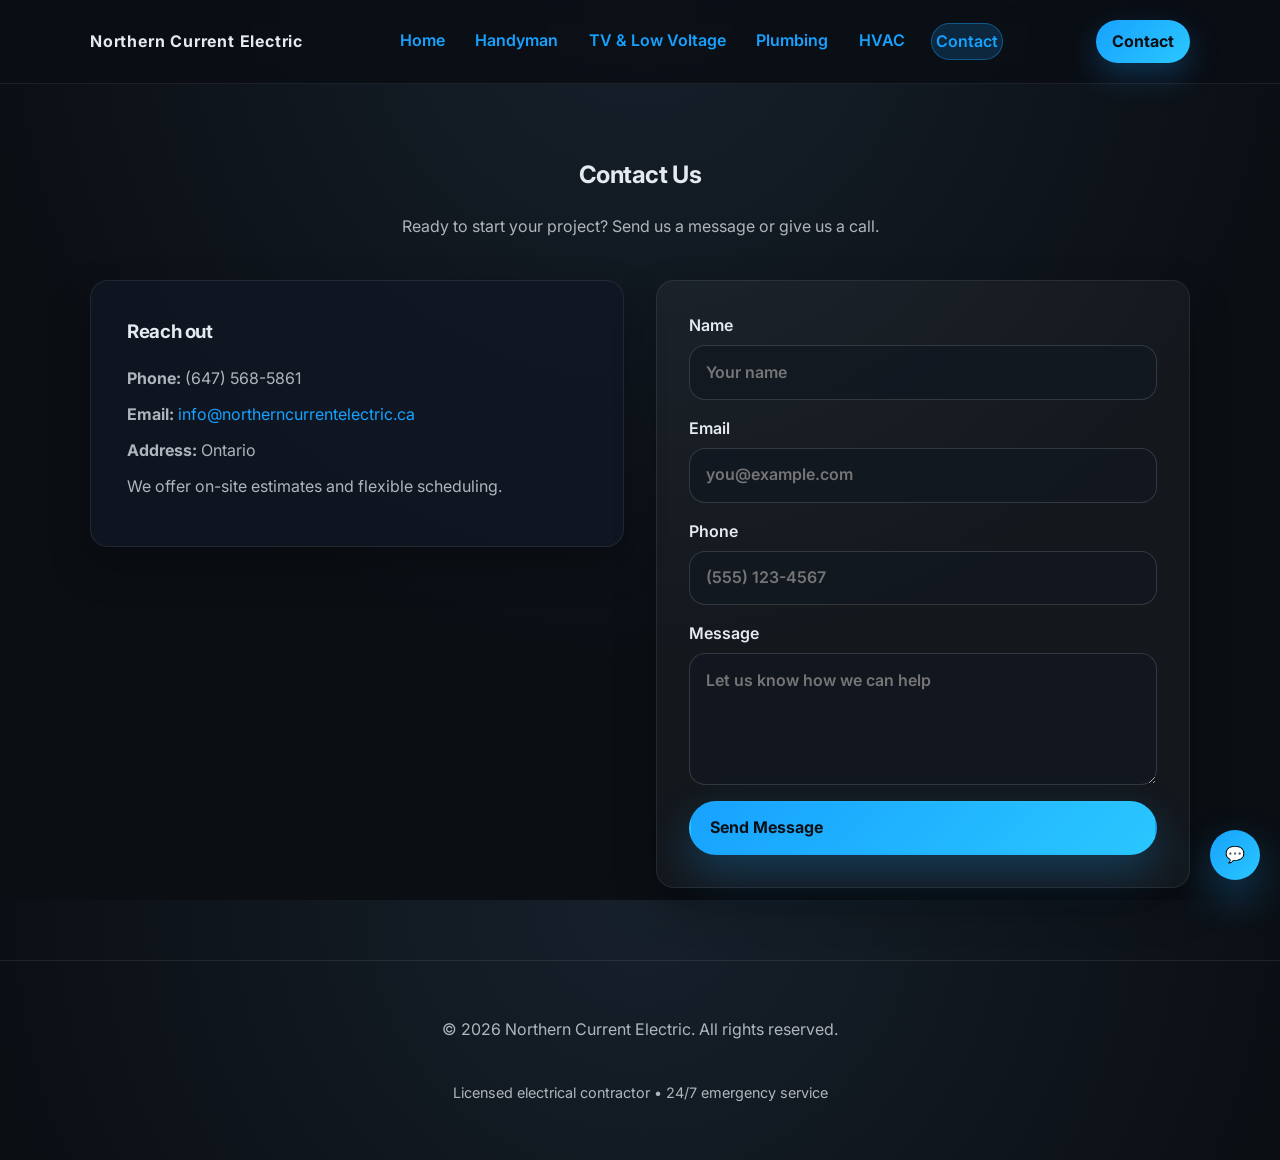
==== commit 63454455: "Add files via upload" ====
--- a/contact.html
+++ b/contact.html
@@ -16,7 +16,6 @@
       <a class="brand" href="index.html">Northern Current Electric</a>
       <nav class="nav" aria-label="Primary">
         <a href="index.html">Home</a>
-        <a href="electrical.html">Electrical</a>
         <a href="handyman.html">Handyman</a>
         <a href="tv-low-voltage.html">TV &amp; Low Voltage</a>
         <a href="plumbing.html">Plumbing</a>
@@ -31,37 +30,21 @@
   </header>
 
   <main>
-    <section class="hero hero--contact" aria-label="Contact hero">
-      <div class="container hero-inner">
-        <div class="hero-copy">
-          <h1>Get in touch</h1>
-          <p>Need a quote, have a question, or want to schedule service? Send us a message and we’ll respond quickly.</p>
-          <div class="hero-actions">
-            <a class="btn primary" href="#contact-form">Send a Message</a>
-            <a class="btn outline" href="#details">Call or Email</a>
-          </div>
-        </div>
-        <div class="hero-illustration" aria-hidden="true">
-          <div class="lightning"></div>
-        </div>
-      </div>
-    </section>
-
-    <section id="details" class="section" aria-label="Contact information">
+    <section class="section contact" aria-label="Get in touch">
       <div class="container">
         <header class="section-header">
-          <h2>Contact information</h2>
-          <p>We’re available by phone, email, or through the form below. We’ll respond as soon as possible.</p>
+          <h1>Contact Us</h1>
+          <p>Ready to start your project? Send us a message or give us a call.</p>
         </header>
         <div class="contact-grid">
           <div class="contact-info">
             <h3>Reach out</h3>
             <p><strong>Phone:</strong> (647) 568-5861</p>
             <p><strong>Email:</strong> <a href="mailto:info@northerncurrentelectric.com">info@northerncurrentelectric.ca</a></p>
-            <p><strong>Location:</strong> Ontario, Canada (serving the local region)</p>
-            <p>We offer on-site estimates, emergency service, and flexible scheduling.</p>
+            <p><strong>Address:</strong> Ontario</p>
+            <p>We offer on-site estimates and flexible scheduling.</p>
           </div>
-          <form id="contact-form" class="contact-form" action="#" method="post" onsubmit="alert('Form submitted! (demo)'); return false;">
+          <form class="contact-form" action="#" method="post" onsubmit="alert('Form submitted! (demo)'); return false;">
             <label>
               Name
               <input type="text" name="name" required placeholder="Your name" />
@@ -80,19 +63,6 @@
             </label>
             <button class="btn primary" type="submit">Send Message</button>
           </form>
-        </div>
-      </div>
-    </section>
-
-    <section class="section contact-cta" aria-label="More contact options">
-      <div class="container">
-        <header class="section-header">
-          <h2>Want help right now?</h2>
-          <p>The chat in the bottom-right is available for quick questions, and we’re happy to take your call anytime.</p>
-        </header>
-        <div class="button-row" style="display: flex; gap: 1rem; justify-content: center; flex-wrap: wrap;">
-          <a class="btn primary" href="tel:+16475685861">Call Us</a>
-          <a class="btn outline" href="#contact-form">Send a Message</a>
         </div>
       </div>
     </section>
--- a/styles.css
+++ b/styles.css
@@ -178,50 +178,6 @@
   padding: 5.5rem 0 4.5rem;
   position: relative;
   overflow: hidden;
-  color: #fff;
-}
-
-.hero::before {
-  content: "";
-  position: absolute;
-  inset: 0;
-  background: radial-gradient(circle at top, rgba(23, 162, 255, 0.5), rgba(0, 0, 0, 0.85) 60%);
-  z-index: -2;
-}
-
-.hero::after {
-  content: "";
-  position: absolute;
-  inset: 0;
-  background-size: cover;
-  background-position: center;
-  opacity: 0.45;
-  filter: blur(1px);
-  z-index: -1;
-}
-
-.hero--electrical::after {
-  background-image: url("assets/electrical.svg");
-}
-
-.hero--handyman::after {
-  background-image: url("assets/handyman.svg");
-}
-
-.hero--tv-low-voltage::after {
-  background-image: url("assets/tv-low-voltage.svg");
-}
-
-.hero--plumbing::after {
-  background-image: url("assets/plumbing.svg");
-}
-
-.hero--hvac::after {
-  background-image: url("assets/hvac.svg");
-}
-
-.hero--contact::after {
-  background-image: url("assets/contact.svg");
 }
 
 .hero-inner {
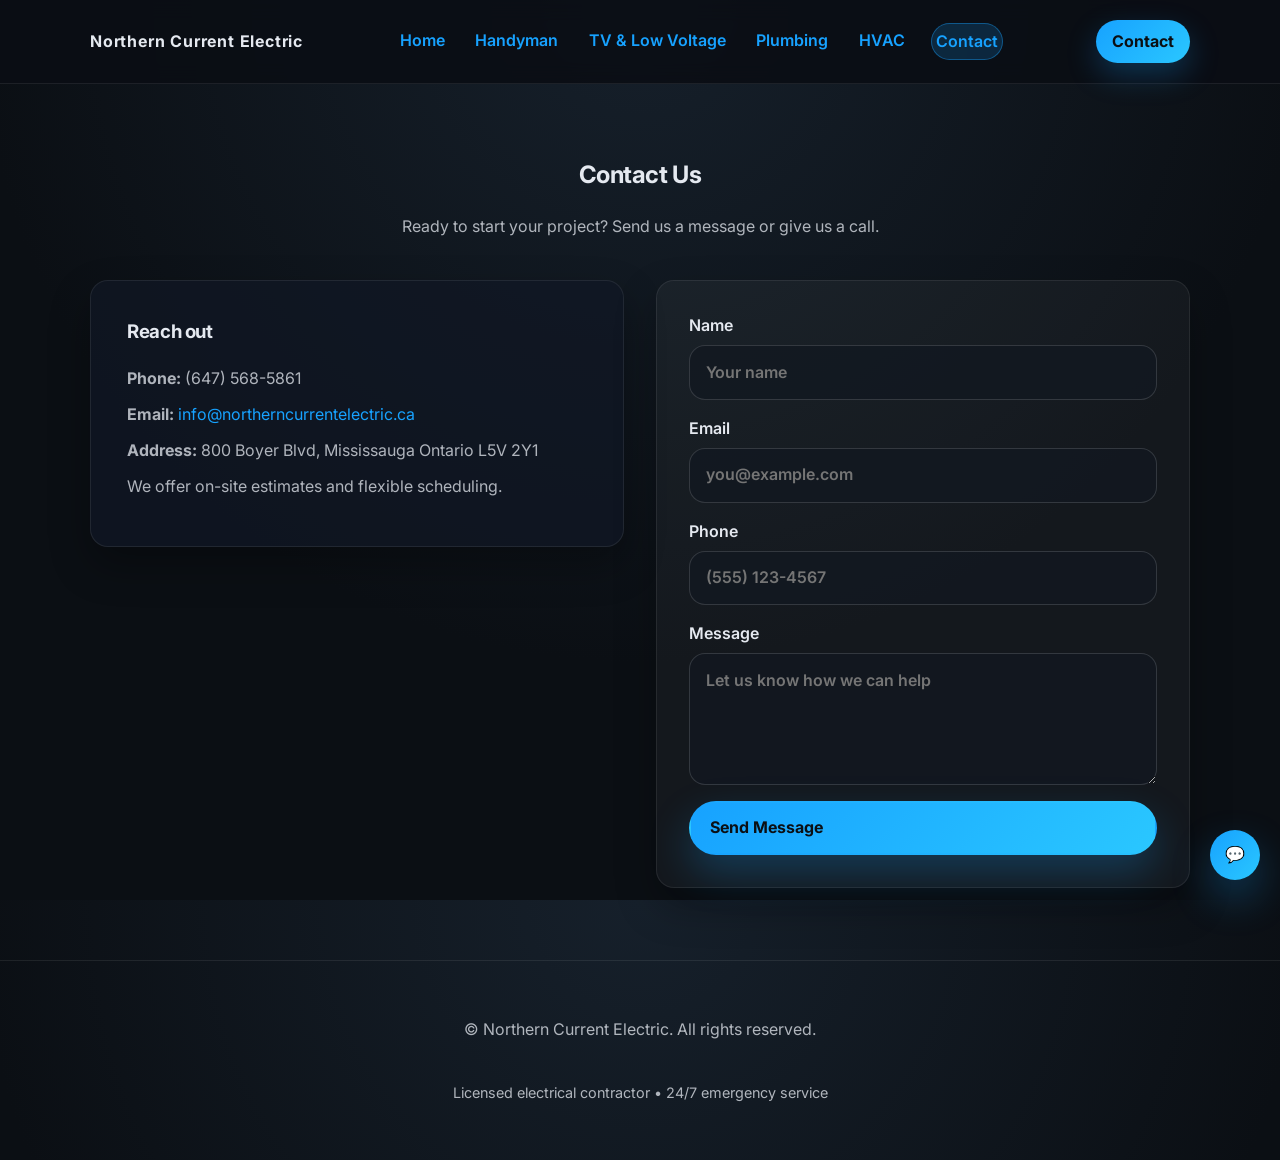
==== commit 6738b6d1: "Update contact.html" ====
--- a/contact.html
+++ b/contact.html
@@ -41,7 +41,7 @@
             <h3>Reach out</h3>
             <p><strong>Phone:</strong> (647) 568-5861</p>
             <p><strong>Email:</strong> <a href="mailto:info@northerncurrentelectric.com">info@northerncurrentelectric.ca</a></p>
-            <p><strong>Address:</strong> Ontario</p>
+            <p><strong>Address:</strong> 800 Boyer Blvd, Mississauga Ontario L5V 2Y1</p>
             <p>We offer on-site estimates and flexible scheduling.</p>
           </div>
           <form class="contact-form" action="#" method="post" onsubmit="alert('Form submitted! (demo)'); return false;">
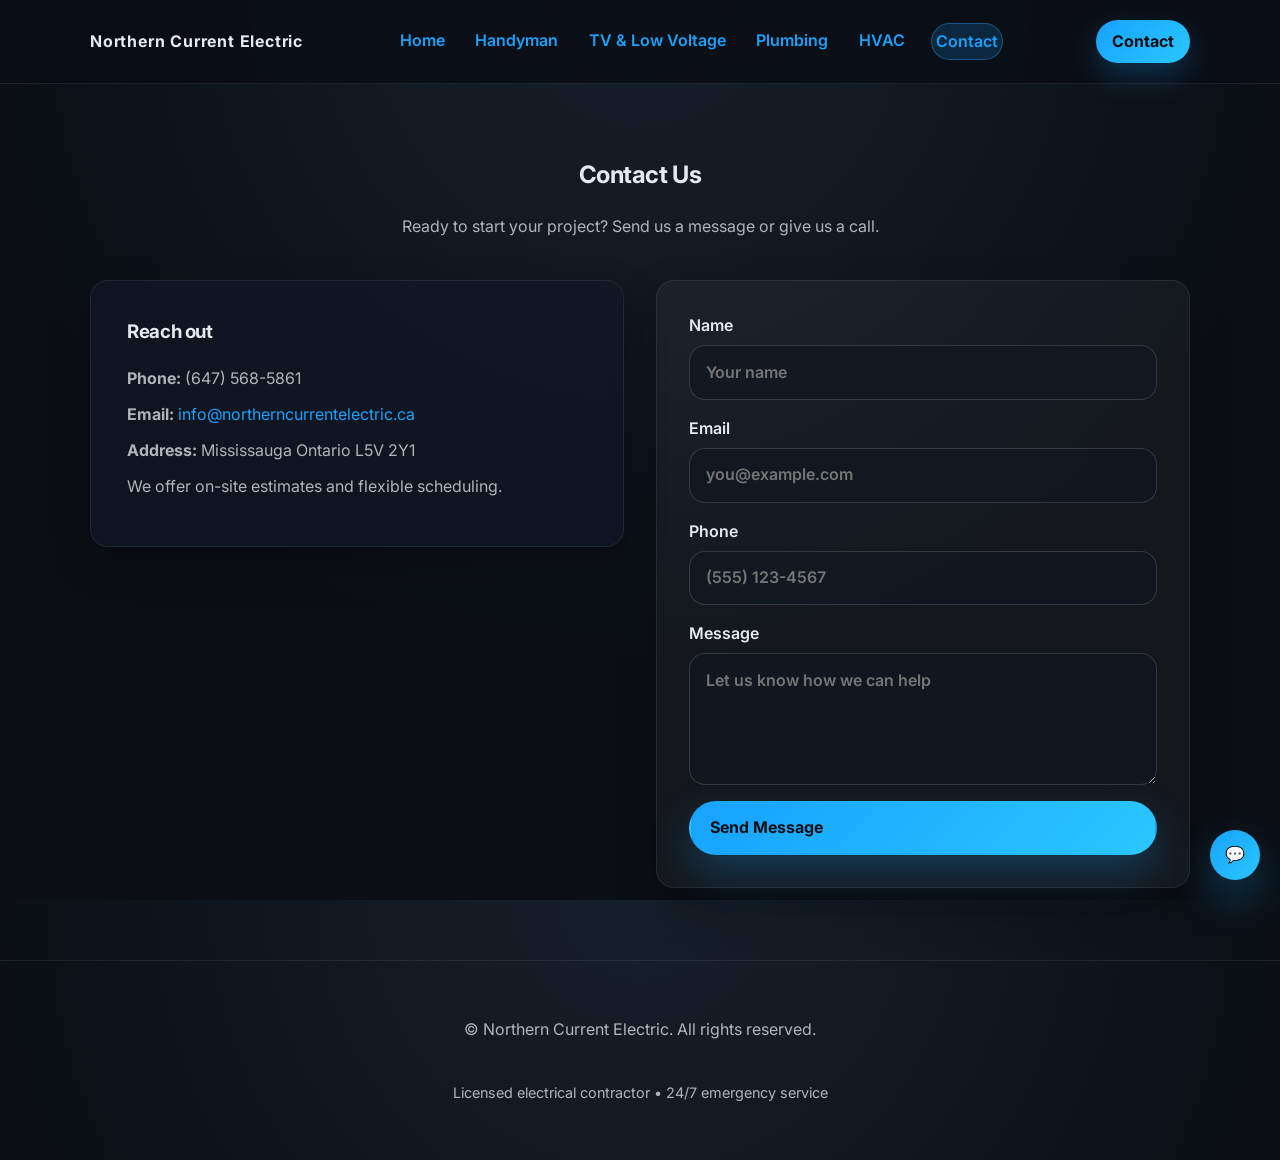
==== commit 4928f92a: "Update contact.html" ====
--- a/contact.html
+++ b/contact.html
@@ -41,7 +41,7 @@
             <h3>Reach out</h3>
             <p><strong>Phone:</strong> (647) 568-5861</p>
             <p><strong>Email:</strong> <a href="mailto:info@northerncurrentelectric.com">info@northerncurrentelectric.ca</a></p>
-            <p><strong>Address:</strong> 800 Boyer Blvd, Mississauga Ontario L5V 2Y1</p>
+            <p><strong>Address:</strong> Mississauga Ontario L5V 2Y1</p>
             <p>We offer on-site estimates and flexible scheduling.</p>
           </div>
           <form class="contact-form" action="#" method="post" onsubmit="alert('Form submitted! (demo)'); return false;">
